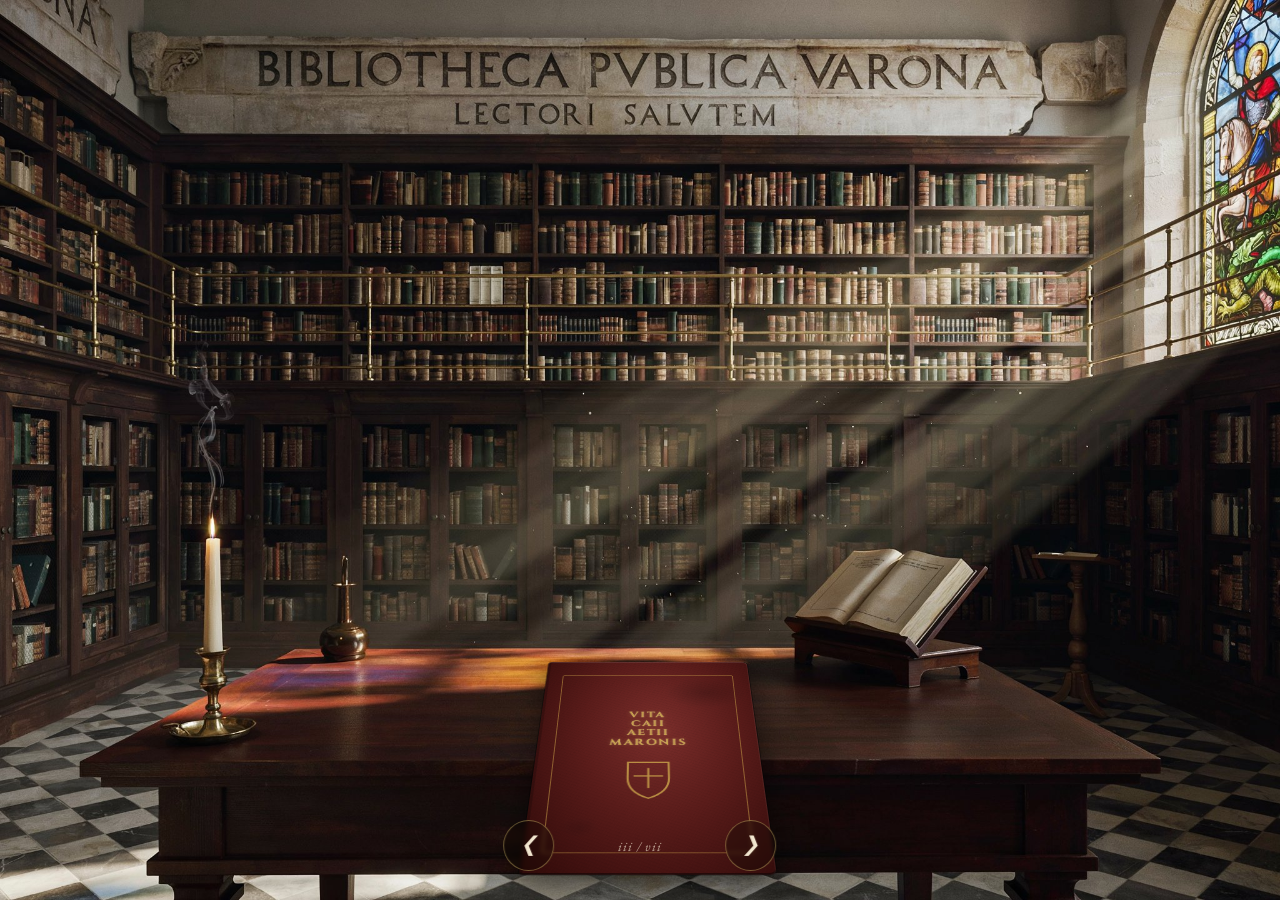
==== index.html @ 338dd0ad "Add files via upload" ====
<!DOCTYPE html>
<html lang="la">
<head>
<meta charset="UTF-8">
<meta name="viewport" content="width=device-width, initial-scale=1.0">
<title>Bibliotheca Publica Varona</title>

<!-- Google Fonts: Trajan-style caps, Garamond body, blackletter rubric, Greek, Arabic -->
<link rel="preconnect" href="https://fonts.googleapis.com">
<link rel="preconnect" href="https://fonts.gstatic.com" crossorigin>
<link rel="stylesheet" href="https://fonts.googleapis.com/css2?family=Cinzel:wght@400;600;700&family=Cormorant+Garamond:ital,wght@0,400;0,500;1,400;1,500&family=Cormorant+SC:wght@400;500;600&family=EB+Garamond:ital,wght@0,400;0,500;1,400&family=UnifrakturMaguntia&family=Cormorant+Unicase:wght@400;500;600&family=Noto+Serif:ital,wght@0,400;1,400&family=Amiri:wght@400;700&display=swap" rel="stylesheet">

<link rel="stylesheet" href="css/library.css">
</head>
<body>

<div class="stage" id="stage">
  <div class="scene" id="scene">

    <!-- Title cartouche hovers above the book on hover -->
    <div class="title-cartouche" id="titleCartouche"></div>

    <!-- The single book on the desk. JS replaces innerHTML when the carousel changes. -->
    <div class="desk-book" id="deskBook" role="button" tabindex="0" aria-label="Aperi librum">
      <!-- Cover plate injected by JS -->
    </div>

    <!-- Carousel arrows + folio-index -->
    <div class="carousel-nav" aria-label="Inter libros migrare">
      <button id="prevBtn" type="button" aria-label="Liber prior" title="Liber prior">&#x276E;</button>
      <span class="index" id="bookIndex">i / vii</span>
      <button id="nextBtn" type="button" aria-label="Liber posterior" title="Liber posterior">&#x276F;</button>
    </div>

  </div>
</div>

<script src="js/book-loader.js"></script>
<script src="js/library.js"></script>
</body>
</html>
---- css/library.css ----
/* =========================================================
   Bibliotheca Publica Varona — Library Landing
   ========================================================= */

:root {
  --gilt:        #c8a14a;
  --gilt-glow:   #f0d57a;
  --oxblood:     #5e2422;
  --ink:         #1a1108;
  --vellum:      #f1e6cf;
}

@font-face {
  /* serif fallback handled by Google Fonts loaded in HTML head */
  font-family: 'TrajanFallback';
  src: local('Cinzel'), local('Trajan Pro'), local('Cormorant SC');
  font-display: swap;
}

* { box-sizing: border-box; }

html, body {
  margin: 0;
  padding: 0;
  width: 100%;
  height: 100%;
  background: #0b0805;
  color: var(--vellum);
  overflow: hidden;
  font-family: 'EB Garamond', 'Cormorant Garamond', Georgia, serif;
  -webkit-font-smoothing: antialiased;
}

/* The stage covers the viewport in a 16:9 frame, the same aspect as library.jpg,
   so percentage positions on top of the image always land on the same pixel. */
.stage {
  position: fixed;
  inset: 0;
  overflow: hidden;
  background: #0b0805;
}
.scene {
  position: absolute;
  top: 50%;
  left: 50%;
  transform: translate(-50%, -50%);
  /* Smallest 16:9 box that fully covers the viewport */
  width: max(100vw, calc(100vh * 16 / 9));
  height: max(100vh, calc(100vw * 9 / 16));
  background-image: url('../assets/library.jpg');
  background-size: 100% 100%;
  background-position: center;
  background-repeat: no-repeat;
  transition: transform 900ms cubic-bezier(.65,0,.35,1),
              filter 900ms cubic-bezier(.65,0,.35,1),
              opacity 900ms cubic-bezier(.65,0,.35,1);
}

/* When zooming into a book, the scene leans forward and dims */
.stage.zooming .scene {
  transform: translate(-50%, -50%) scale(1.06);
  filter: brightness(0.55) blur(2px);
  opacity: 0.5;
}

/* ---- Book on the desk (single, centered between candle and lectern) ---- */
.desk-book {
  position: absolute;
  /* Image coords: the empty wood between candle (~32%) and lectern (~70%)
     vertically centered around y ≈ 81% (just on the desk surface). */
  left: 50.5%;
  top:  82.5%;
  transform: translate(-50%, -50%) perspective(900px) rotateX(48deg);
  transform-origin: 50% 60%;
  width: clamp(150px, 18vw, 260px);
  aspect-ratio: 7 / 10;
  cursor: pointer;
  transition: transform 600ms cubic-bezier(.4,.0,.2,1),
              filter   600ms ease,
              opacity  500ms ease;
  filter: drop-shadow(0 12px 16px rgba(0,0,0,0.55));
  will-change: transform, opacity;
}

/* Slide-in carousel positions (assigned by JS) */
.desk-book.from-left  { transform: translate(-160%, -50%) perspective(900px) rotateX(48deg); opacity: 0; }
.desk-book.from-right { transform: translate(60%,   -50%) perspective(900px) rotateX(48deg); opacity: 0; }
.desk-book.out-left   { transform: translate(-160%, -50%) perspective(900px) rotateX(48deg); opacity: 0; }
.desk-book.out-right  { transform: translate(60%,   -50%) perspective(900px) rotateX(48deg); opacity: 0; }

/* Hover: faint warm glow + slight lift */
.desk-book:hover {
  filter: drop-shadow(0 18px 22px rgba(0,0,0,0.55)) drop-shadow(0 0 18px rgba(240,213,122,0.45));
  transform: translate(-50%, -54%) perspective(900px) rotateX(46deg);
}

/* When opening (clicked), the book lifts off the desk to flat-facing */
.desk-book.opening {
  transform: translate(-50%, -85%) perspective(900px) rotateX(0deg) scale(1.4);
  filter: drop-shadow(0 26px 30px rgba(0,0,0,0.7)) drop-shadow(0 0 24px rgba(240,213,122,0.6));
}

/* ---- The cover plate (a leather-bound top view) ---- */
.cover {
  position: absolute;
  inset: 0;
  border-radius: 4px 6px 6px 4px / 4px 6px 6px 4px;
  overflow: hidden;
  box-shadow:
    inset  0  1px 0 rgba(255,255,255,0.10),
    inset  0 -2px 0 rgba(0,0,0,0.45),
    inset  3px 0 0 rgba(0,0,0,0.20),     /* spine shadow on left */
    inset -1px 0 0 rgba(255,255,255,0.05),
    0 0 0 1px rgba(0,0,0,0.40);
  display: flex;
  flex-direction: column;
  align-items: center;
  justify-content: center;
  padding: 12% 10%;
  user-select: none;
}

/* Leather palettes (radial highlight + linear darken at the spine) */
.cover[data-leather="oxblood"]      { background:
  radial-gradient(ellipse at 55% 38%, #7a2e2b 0%, #5a1c1a 45%, #2e0908 100%); }
.cover[data-leather="dark-green"]   { background:
  radial-gradient(ellipse at 55% 38%, #2a4a30 0%, #1a3a20 45%, #0c1f12 100%); }
.cover[data-leather="tan"]          { background:
  radial-gradient(ellipse at 55% 38%, #9b7a4a 0%, #6f522d 50%, #3e2a13 100%); }
.cover[data-leather="midnight-blue"]{ background:
  radial-gradient(ellipse at 55% 38%, #1d3a60 0%, #0f2440 45%, #061528 100%); }
.cover[data-leather="vellum-cream"] { background:
  radial-gradient(ellipse at 55% 38%, #efe1bb 0%, #d9c79c 55%, #b89e6b 100%); }
.cover[data-leather="black"]        { background:
  radial-gradient(ellipse at 55% 38%, #2a221d 0%, #14100c 50%, #050402 100%); }

/* Vellum books take dark gilt text instead of bright gold for legibility */
.cover[data-leather="vellum-cream"] .cover-title { color: #6a4b15; text-shadow: 0 0 1px #3a2810; }

/* Subtle leather grain (cheap CSS noise) */
.cover::after {
  content: "";
  position: absolute;
  inset: 0;
  background:
    repeating-linear-gradient(115deg, rgba(255,255,255,0.025) 0 1px, transparent 1px 3px),
    repeating-linear-gradient( 25deg, rgba(0,0,0,0.05) 0 1px, transparent 1px 4px);
  mix-blend-mode: overlay;
  pointer-events: none;
}

/* Inner gilt rule */
.cover::before {
  content: "";
  position: absolute;
  inset: 8%;
  border: 1px solid var(--gilt);
  opacity: 0.55;
  border-radius: 2px;
  pointer-events: none;
}

/* Gilt title — Trajan-ish caps */
.cover-title {
  font-family: 'Cinzel', 'Cormorant SC', 'Trajan Pro', serif;
  font-weight: 600;
  letter-spacing: 0.12em;
  text-transform: uppercase;
  color: var(--gilt);
  text-shadow:
    0 0 1px #f7e7a5,
    0 0 6px rgba(240,213,122,0.30);
  text-align: center;
  line-height: 1.15;
  font-size: clamp(8px, 1.05vw, 14px);
  z-index: 2;
}

/* Cover ornament */
.cover-ornament {
  margin-top: 0.9em;
  width: 32%;
  opacity: 0.85;
  z-index: 2;
}

/* Light wear: faint dark scuff in upper-right */
.cover[data-wear="light"] .cover-wear {
  position: absolute;
  inset: 0;
  pointer-events: none;
  background:
    radial-gradient(ellipse 28% 12% at 78% 18%, rgba(0,0,0,0.18), transparent 70%),
    radial-gradient(ellipse 12% 6%  at 22% 82%, rgba(0,0,0,0.10), transparent 70%);
  mix-blend-mode: multiply;
}

/* ---- Title cartouche hovering above the desk on hover ---- */
.title-cartouche {
  position: absolute;
  left: 50%;
  top: 64%;
  transform: translate(-50%, 0);
  font-family: 'Cormorant Garamond', 'EB Garamond', serif;
  font-style: italic;
  font-weight: 500;
  color: var(--vellum);
  letter-spacing: 0.04em;
  font-size: clamp(18px, 2.0vw, 28px);
  text-shadow: 0 2px 12px rgba(0,0,0,0.85);
  opacity: 0;
  transition: opacity 350ms ease, transform 350ms ease;
  pointer-events: none;
  text-align: center;
  white-space: nowrap;
}
.stage.book-hover .title-cartouche {
  opacity: 1;
  transform: translate(-50%, -6px);
}

/* ---- Navigation arrows at the bottom ---- */
.carousel-nav {
  position: absolute;
  left: 50%;
  bottom: 3.2vh;
  transform: translateX(-50%);
  display: flex;
  align-items: center;
  gap: clamp(36px, 5vw, 80px);
  z-index: 5;
}
.carousel-nav button {
  background: transparent;
  border: 1px solid rgba(240,213,122,0.40);
  color: var(--vellum);
  font-family: 'Cormorant Garamond', serif;
  font-style: italic;
  font-size: clamp(20px, 1.6vw, 26px);
  width: clamp(44px, 4vw, 56px);
  height: clamp(44px, 4vw, 56px);
  border-radius: 50%;
  cursor: pointer;
  display: inline-flex;
  align-items: center;
  justify-content: center;
  line-height: 1;
  transition: background 200ms ease, border-color 200ms ease, color 200ms ease;
  backdrop-filter: blur(2px);
  background: rgba(15,10,5,0.35);
}
.carousel-nav button:hover {
  background: rgba(240,213,122,0.15);
  border-color: var(--gilt-glow);
  color: var(--gilt-glow);
}
.carousel-nav .index {
  font-family: 'EB Garamond', serif;
  font-style: italic;
  color: rgba(241,230,207,0.7);
  font-size: clamp(13px, 1.05vw, 16px);
  letter-spacing: 0.06em;
  min-width: 5ch;
  text-align: center;
}

/* Stage fade out when navigating to manuscript */
.stage.zooming { pointer-events: none; }

/* Hide elements during transitions */
.stage.zooming .carousel-nav,
.stage.zooming .title-cartouche { opacity: 0; transition: opacity 400ms ease; }
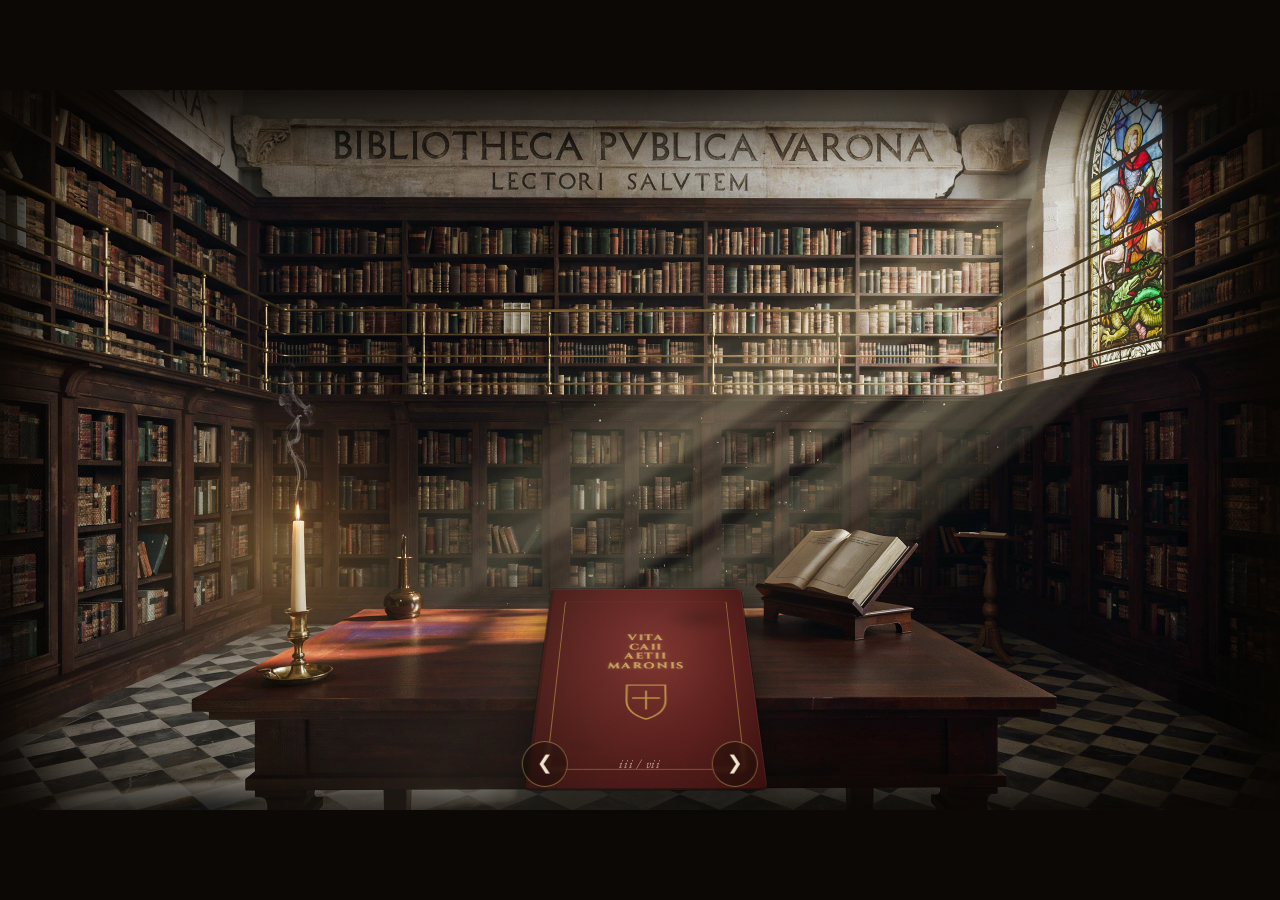
==== commit 2c09e125: "Add files via upload" ====
--- a/index.html
+++ b/index.html
@@ -16,6 +16,12 @@
 
 <div class="stage" id="stage">
   <div class="scene" id="scene">
+
+    <!-- "Alive" atmosphere layers over the static photo -->
+    <div class="atmos atmos-lightshaft" aria-hidden="true"></div>
+    <div class="atmos atmos-candle" aria-hidden="true"></div>
+    <div class="atmos atmos-dust" id="atmosDust" aria-hidden="true"></div>
+    <div class="atmos atmos-flicker" aria-hidden="true"></div>
 
     <!-- Title cartouche hovers above the book on hover -->
     <div class="title-cartouche" id="titleCartouche"></div>
--- a/css/library.css
+++ b/css/library.css
@@ -1,6 +1,42 @@
 /* =========================================================
    Bibliotheca Publica Varona — Library Landing
    ========================================================= */
+
+/* Bundled Canterbury */
+@font-face {
+  font-family: 'Canterbury';
+  src: url('../assets/fonts/Canterbury.ttf') format('truetype');
+  font-display: swap;
+}
+/* Bundled EB Garamond (locked features) */
+@font-face {
+  font-family: 'EB Garamond';
+  src: url('../assets/fonts/eb-garamond/EBGaramond-Regular.ttf') format('truetype');
+  font-weight: 400;
+  font-style: normal;
+  font-display: swap;
+}
+@font-face {
+  font-family: 'EB Garamond';
+  src: url('../assets/fonts/eb-garamond/EBGaramond-Italic.ttf') format('truetype');
+  font-weight: 400;
+  font-style: italic;
+  font-display: swap;
+}
+@font-face {
+  font-family: 'EB Garamond';
+  src: url('../assets/fonts/eb-garamond/EBGaramond-SemiBold.ttf') format('truetype');
+  font-weight: 600;
+  font-style: normal;
+  font-display: swap;
+}
+@font-face {
+  font-family: 'EB Garamond';
+  src: url('../assets/fonts/eb-garamond/EBGaramond-SemiBoldItalic.ttf') format('truetype');
+  font-weight: 600;
+  font-style: italic;
+  font-display: swap;
+}
 
 :root {
   --gilt:        #c8a14a;
@@ -8,13 +44,6 @@
   --oxblood:     #5e2422;
   --ink:         #1a1108;
   --vellum:      #f1e6cf;
-}
-
-@font-face {
-  /* serif fallback handled by Google Fonts loaded in HTML head */
-  font-family: 'TrajanFallback';
-  src: local('Cinzel'), local('Trajan Pro'), local('Cormorant SC');
-  font-display: swap;
 }
 
 * { box-sizing: border-box; }
@@ -28,51 +57,54 @@
   color: var(--vellum);
   overflow: hidden;
   font-family: 'EB Garamond', 'Cormorant Garamond', Georgia, serif;
+  /* Same u→v lockdown as the reader — see manuscript.css for the full
+     explanation. The page is lang="la" but the font must treat it as ENG
+     so historical Latin substitutions don't swap glyphs. */
+  font-language-override: "ENG";
+  font-variant-historical-forms: none;
+  font-variant-historical-ligatures: no-historical-ligatures;
+  font-variant-ligatures: no-discretionary-ligatures;
+  font-feature-settings: "locl" 0, "hist" 0, "hlig" 0, "dlig" 0, "ss01" 0, "ss02" 0, "ss03" 0, "ss04" 0, "ss05" 0, "ss06" 0, "ss07" 0;
   -webkit-font-smoothing: antialiased;
 }
 
-/* The stage covers the viewport in a 16:9 frame, the same aspect as library.jpg,
-   so percentage positions on top of the image always land on the same pixel. */
+/* Stage: letterboxed scene so the whole library photo always shows */
 .stage {
   position: fixed;
   inset: 0;
   overflow: hidden;
   background: #0b0805;
+  display: flex;
+  align-items: center;
+  justify-content: center;
 }
 .scene {
-  position: absolute;
-  top: 50%;
-  left: 50%;
-  transform: translate(-50%, -50%);
-  /* Smallest 16:9 box that fully covers the viewport */
-  width: max(100vw, calc(100vh * 16 / 9));
-  height: max(100vh, calc(100vw * 9 / 16));
+  position: relative;
+  width:  min(100vw, calc(100vh * 16 / 9));
+  height: min(100vh, calc(100vw * 9 / 16));
   background-image: url('../assets/library.jpg');
   background-size: 100% 100%;
+  background-repeat: no-repeat;
   background-position: center;
-  background-repeat: no-repeat;
   transition: transform 900ms cubic-bezier(.65,0,.35,1),
               filter 900ms cubic-bezier(.65,0,.35,1),
               opacity 900ms cubic-bezier(.65,0,.35,1);
-}
-
-/* When zooming into a book, the scene leans forward and dims */
+  box-shadow: 0 0 60px 30px #0b0805 inset;
+}
 .stage.zooming .scene {
-  transform: translate(-50%, -50%) scale(1.06);
+  transform: scale(1.06);
   filter: brightness(0.55) blur(2px);
   opacity: 0.5;
 }
 
-/* ---- Book on the desk (single, centered between candle and lectern) ---- */
+/* ---- Book on the desk ---- */
 .desk-book {
   position: absolute;
-  /* Image coords: the empty wood between candle (~32%) and lectern (~70%)
-     vertically centered around y ≈ 81% (just on the desk surface). */
   left: 50.5%;
-  top:  82.5%;
+  top:  80%;
   transform: translate(-50%, -50%) perspective(900px) rotateX(48deg);
   transform-origin: 50% 60%;
-  width: clamp(150px, 18vw, 260px);
+  width: 17%;
   aspect-ratio: 7 / 10;
   cursor: pointer;
   transition: transform 600ms cubic-bezier(.4,.0,.2,1),
@@ -81,26 +113,21 @@
   filter: drop-shadow(0 12px 16px rgba(0,0,0,0.55));
   will-change: transform, opacity;
 }
-
-/* Slide-in carousel positions (assigned by JS) */
 .desk-book.from-left  { transform: translate(-160%, -50%) perspective(900px) rotateX(48deg); opacity: 0; }
 .desk-book.from-right { transform: translate(60%,   -50%) perspective(900px) rotateX(48deg); opacity: 0; }
 .desk-book.out-left   { transform: translate(-160%, -50%) perspective(900px) rotateX(48deg); opacity: 0; }
 .desk-book.out-right  { transform: translate(60%,   -50%) perspective(900px) rotateX(48deg); opacity: 0; }
 
-/* Hover: faint warm glow + slight lift */
 .desk-book:hover {
   filter: drop-shadow(0 18px 22px rgba(0,0,0,0.55)) drop-shadow(0 0 18px rgba(240,213,122,0.45));
   transform: translate(-50%, -54%) perspective(900px) rotateX(46deg);
 }
-
-/* When opening (clicked), the book lifts off the desk to flat-facing */
 .desk-book.opening {
   transform: translate(-50%, -85%) perspective(900px) rotateX(0deg) scale(1.4);
   filter: drop-shadow(0 26px 30px rgba(0,0,0,0.7)) drop-shadow(0 0 24px rgba(240,213,122,0.6));
 }
 
-/* ---- The cover plate (a leather-bound top view) ---- */
+/* CSS-rendered leather cover (original design) */
 .cover {
   position: absolute;
   inset: 0;
@@ -109,7 +136,7 @@
   box-shadow:
     inset  0  1px 0 rgba(255,255,255,0.10),
     inset  0 -2px 0 rgba(0,0,0,0.45),
-    inset  3px 0 0 rgba(0,0,0,0.20),     /* spine shadow on left */
+    inset  3px 0 0 rgba(0,0,0,0.20),
     inset -1px 0 0 rgba(255,255,255,0.05),
     0 0 0 1px rgba(0,0,0,0.40);
   display: flex;
@@ -119,37 +146,25 @@
   padding: 12% 10%;
   user-select: none;
 }
-
-/* Leather palettes (radial highlight + linear darken at the spine) */
-.cover[data-leather="oxblood"]      { background:
-  radial-gradient(ellipse at 55% 38%, #7a2e2b 0%, #5a1c1a 45%, #2e0908 100%); }
-.cover[data-leather="dark-green"]   { background:
-  radial-gradient(ellipse at 55% 38%, #2a4a30 0%, #1a3a20 45%, #0c1f12 100%); }
-.cover[data-leather="tan"]          { background:
-  radial-gradient(ellipse at 55% 38%, #9b7a4a 0%, #6f522d 50%, #3e2a13 100%); }
-.cover[data-leather="midnight-blue"]{ background:
-  radial-gradient(ellipse at 55% 38%, #1d3a60 0%, #0f2440 45%, #061528 100%); }
-.cover[data-leather="vellum-cream"] { background:
-  radial-gradient(ellipse at 55% 38%, #efe1bb 0%, #d9c79c 55%, #b89e6b 100%); }
-.cover[data-leather="black"]        { background:
-  radial-gradient(ellipse at 55% 38%, #2a221d 0%, #14100c 50%, #050402 100%); }
-
-/* Vellum books take dark gilt text instead of bright gold for legibility */
+.cover[data-leather="oxblood"]      { background: radial-gradient(ellipse at 55% 38%, #7a2e2b 0%, #5a1c1a 45%, #2e0908 100%); }
+.cover[data-leather="dark-green"]   { background: radial-gradient(ellipse at 55% 38%, #2a4a30 0%, #1a3a20 45%, #0c1f12 100%); }
+.cover[data-leather="tan"]          { background: radial-gradient(ellipse at 55% 38%, #9b7a4a 0%, #6f522d 50%, #3e2a13 100%); }
+.cover[data-leather="midnight-blue"]{ background: radial-gradient(ellipse at 55% 38%, #1d3a60 0%, #0f2440 45%, #061528 100%); }
+.cover[data-leather="vellum-cream"] { background: radial-gradient(ellipse at 55% 38%, #efe1bb 0%, #d9c79c 55%, #b89e6b 100%); }
+.cover[data-leather="black"]        { background: radial-gradient(ellipse at 55% 38%, #2a221d 0%, #14100c 50%, #050402 100%); }
+
 .cover[data-leather="vellum-cream"] .cover-title { color: #6a4b15; text-shadow: 0 0 1px #3a2810; }
 
-/* Subtle leather grain (cheap CSS noise) */
 .cover::after {
   content: "";
   position: absolute;
   inset: 0;
   background:
     repeating-linear-gradient(115deg, rgba(255,255,255,0.025) 0 1px, transparent 1px 3px),
-    repeating-linear-gradient( 25deg, rgba(0,0,0,0.05) 0 1px, transparent 1px 4px);
+    repeating-linear-gradient( 25deg, rgba(0,0,0,0.05)        0 1px, transparent 1px 4px);
   mix-blend-mode: overlay;
   pointer-events: none;
 }
-
-/* Inner gilt rule */
 .cover::before {
   content: "";
   position: absolute;
@@ -160,7 +175,6 @@
   pointer-events: none;
 }
 
-/* Gilt title — Trajan-ish caps */
 .cover-title {
   font-family: 'Cinzel', 'Cormorant SC', 'Trajan Pro', serif;
   font-weight: 600;
@@ -175,16 +189,12 @@
   font-size: clamp(8px, 1.05vw, 14px);
   z-index: 2;
 }
-
-/* Cover ornament */
 .cover-ornament {
   margin-top: 0.9em;
   width: 32%;
   opacity: 0.85;
   z-index: 2;
 }
-
-/* Light wear: faint dark scuff in upper-right */
 .cover[data-wear="light"] .cover-wear {
   position: absolute;
   inset: 0;
@@ -195,18 +205,18 @@
   mix-blend-mode: multiply;
 }
 
-/* ---- Title cartouche hovering above the desk on hover ---- */
+/* Title cartouche on hover */
 .title-cartouche {
   position: absolute;
   left: 50%;
-  top: 64%;
+  top: 62%;
   transform: translate(-50%, 0);
-  font-family: 'Cormorant Garamond', 'EB Garamond', serif;
+  font-family: 'EB Garamond', 'Cormorant Garamond', serif;
   font-style: italic;
   font-weight: 500;
   color: var(--vellum);
   letter-spacing: 0.04em;
-  font-size: clamp(18px, 2.0vw, 28px);
+  font-size: clamp(16px, 1.8vw, 26px);
   text-shadow: 0 2px 12px rgba(0,0,0,0.85);
   opacity: 0;
   transition: opacity 350ms ease, transform 350ms ease;
@@ -219,26 +229,27 @@
   transform: translate(-50%, -6px);
 }
 
-/* ---- Navigation arrows at the bottom ---- */
+/* Carousel arrows */
 .carousel-nav {
   position: absolute;
   left: 50%;
-  bottom: 3.2vh;
+  bottom: 3.2%;
   transform: translateX(-50%);
   display: flex;
   align-items: center;
-  gap: clamp(36px, 5vw, 80px);
+  gap: clamp(28px, 4vw, 64px);
   z-index: 5;
 }
 .carousel-nav button {
-  background: transparent;
+  background: rgba(15,10,5,0.4);
   border: 1px solid rgba(240,213,122,0.40);
   color: var(--vellum);
-  font-family: 'Cormorant Garamond', serif;
-  font-style: italic;
-  font-size: clamp(20px, 1.6vw, 26px);
-  width: clamp(44px, 4vw, 56px);
-  height: clamp(44px, 4vw, 56px);
+  font-family: 'Cinzel', 'Cormorant SC', serif;
+  font-style: normal;
+  font-weight: 400;
+  font-size: clamp(18px, 1.5vw, 24px);
+  width: clamp(40px, 3.6vw, 52px);
+  height: clamp(40px, 3.6vw, 52px);
   border-radius: 50%;
   cursor: pointer;
   display: inline-flex;
@@ -247,7 +258,6 @@
   line-height: 1;
   transition: background 200ms ease, border-color 200ms ease, color 200ms ease;
   backdrop-filter: blur(2px);
-  background: rgba(15,10,5,0.35);
 }
 .carousel-nav button:hover {
   background: rgba(240,213,122,0.15);
@@ -258,15 +268,97 @@
   font-family: 'EB Garamond', serif;
   font-style: italic;
   color: rgba(241,230,207,0.7);
-  font-size: clamp(13px, 1.05vw, 16px);
+  font-size: clamp(12px, 1vw, 15px);
   letter-spacing: 0.06em;
   min-width: 5ch;
   text-align: center;
 }
 
-/* Stage fade out when navigating to manuscript */
 .stage.zooming { pointer-events: none; }
-
-/* Hide elements during transitions */
 .stage.zooming .carousel-nav,
 .stage.zooming .title-cartouche { opacity: 0; transition: opacity 400ms ease; }
+
+/* =========================================================
+   "Alive" atmosphere — subtle motion layered over the static
+   library photo: drifting god-ray light, a flickering candle
+   glow, floating dust motes, and a faint global light pulse.
+   All GPU-cheap (transform/opacity only).
+   ========================================================= */
+
+.atmos {
+  position: absolute;
+  inset: 0;
+  pointer-events: none;
+  z-index: 3;
+}
+
+/* --- Light shaft from the upper-right window: slow drift + breathe --- */
+.atmos-lightshaft {
+  background:
+    linear-gradient(122deg,
+      transparent 38%,
+      rgba(255, 240, 200, 0.10) 50%,
+      rgba(255, 238, 195, 0.05) 60%,
+      transparent 72%);
+  mix-blend-mode: screen;
+  opacity: 0.7;
+  animation: shaftDrift 14s ease-in-out infinite;
+}
+@keyframes shaftDrift {
+  0%, 100% { opacity: 0.55; transform: translateX(0) translateY(0); }
+  50%      { opacity: 0.85; transform: translateX(-10px) translateY(6px); }
+}
+
+/* --- Candle glow on the desk (left side). Warm radial that flickers. --- */
+.atmos-candle {
+  background: radial-gradient(
+    circle at 22% 63%,
+    rgba(255, 184, 92, 0.30) 0%,
+    rgba(255, 160, 70, 0.14) 5%,
+    rgba(255, 150, 60, 0.05) 9%,
+    transparent 14%);
+  mix-blend-mode: screen;
+  animation: candleFlicker 220ms steps(2, end) infinite;
+  will-change: opacity, transform;
+}
+@keyframes candleFlicker {
+  0%   { opacity: 0.92; transform: scale(1.00) translateY(0); }
+  25%  { opacity: 1.00; transform: scale(1.02) translateY(-0.4px); }
+  50%  { opacity: 0.86; transform: scale(0.99) translateY(0.3px); }
+  75%  { opacity: 0.98; transform: scale(1.015) translateY(-0.2px); }
+  100% { opacity: 0.90; transform: scale(1.00) translateY(0); }
+}
+
+/* A slower swell layered under the fast flicker for organic candlelight. */
+.atmos-flicker {
+  background: radial-gradient(
+    circle at 22% 63%,
+    rgba(255, 170, 80, 0.12) 0%,
+    transparent 18%);
+  mix-blend-mode: screen;
+  animation: candleSwell 3.7s ease-in-out infinite;
+}
+@keyframes candleSwell {
+  0%, 100% { opacity: 0.5; }
+  40%      { opacity: 0.95; }
+  60%      { opacity: 0.7; }
+}
+
+/* --- Dust motes drifting in the light. JS fills this with .mote spans. --- */
+.atmos-dust { overflow: hidden; }
+.atmos-dust .mote {
+  position: absolute;
+  width: 3px; height: 3px;
+  border-radius: 50%;
+  background: radial-gradient(circle, rgba(255,245,220,0.9) 0%, rgba(255,240,205,0.25) 60%, transparent 70%);
+  opacity: 0;
+  will-change: transform, opacity;
+}
+
+/* Respect reduced-motion preferences. */
+@media (prefers-reduced-motion: reduce) {
+  .atmos-lightshaft, .atmos-candle, .atmos-flicker, .atmos-dust .mote {
+    animation: none !important;
+  }
+  .atmos-candle { opacity: 0.92; }
+}
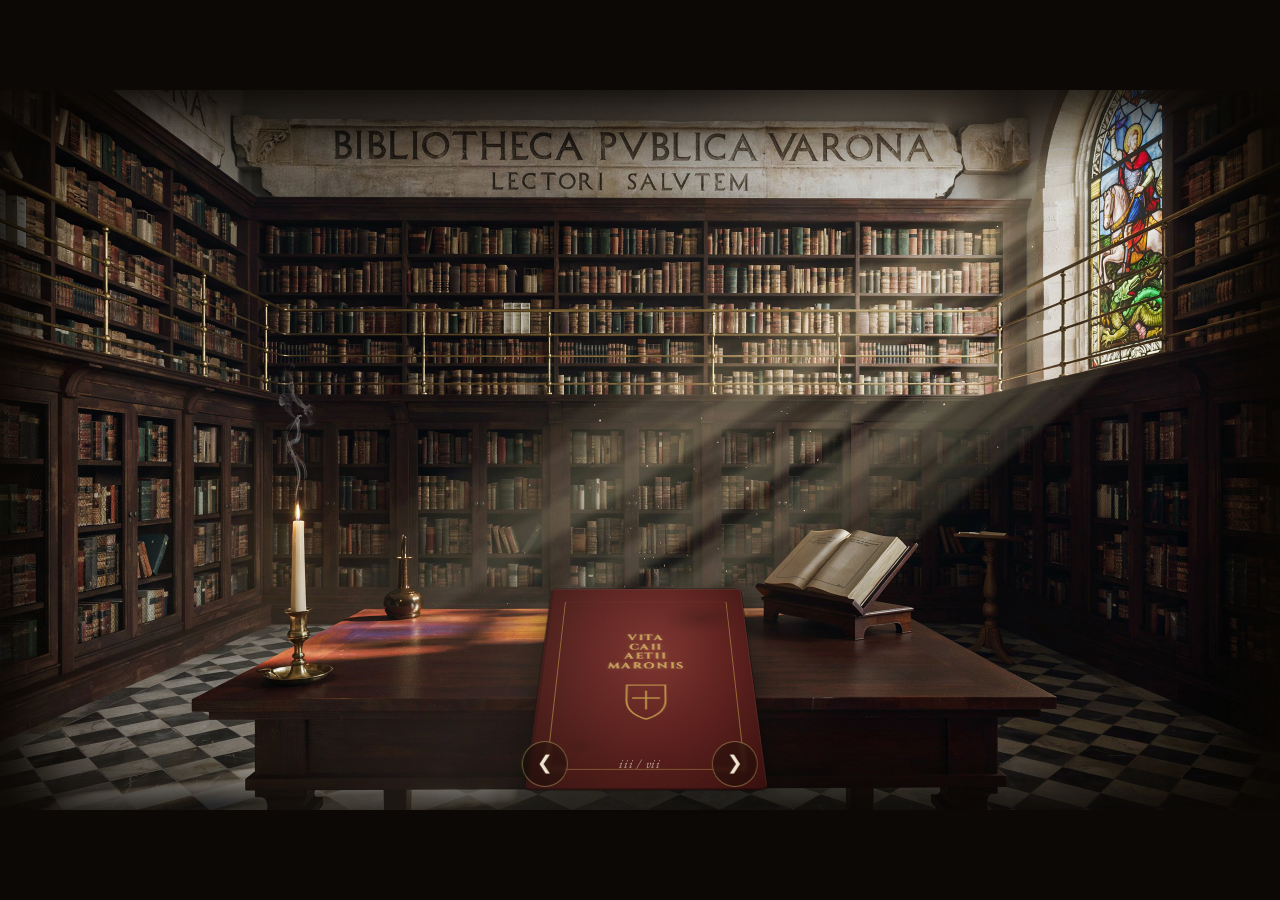
==== commit a833b960: "Add files via upload" ====
--- a/index.html
+++ b/index.html
@@ -21,7 +21,6 @@
     <div class="atmos atmos-lightshaft" aria-hidden="true"></div>
     <div class="atmos atmos-candle" aria-hidden="true"></div>
     <div class="atmos atmos-dust" id="atmosDust" aria-hidden="true"></div>
-    <div class="atmos atmos-flicker" aria-hidden="true"></div>
 
     <!-- Title cartouche hovers above the book on hover -->
     <div class="title-cartouche" id="titleCartouche"></div>
--- a/css/library.css
+++ b/css/library.css
@@ -309,39 +309,16 @@
   50%      { opacity: 0.85; transform: translateX(-10px) translateY(6px); }
 }
 
-/* --- Candle glow on the desk (left side). Warm radial that flickers. --- */
+/* --- Candle glow on the desk: a soft, STEADY warm pool (no flicker). --- */
 .atmos-candle {
   background: radial-gradient(
     circle at 22% 63%,
-    rgba(255, 184, 92, 0.30) 0%,
-    rgba(255, 160, 70, 0.14) 5%,
-    rgba(255, 150, 60, 0.05) 9%,
+    rgba(255, 184, 92, 0.18) 0%,
+    rgba(255, 160, 70, 0.08) 5%,
+    rgba(255, 150, 60, 0.03) 9%,
     transparent 14%);
   mix-blend-mode: screen;
-  animation: candleFlicker 220ms steps(2, end) infinite;
-  will-change: opacity, transform;
-}
-@keyframes candleFlicker {
-  0%   { opacity: 0.92; transform: scale(1.00) translateY(0); }
-  25%  { opacity: 1.00; transform: scale(1.02) translateY(-0.4px); }
-  50%  { opacity: 0.86; transform: scale(0.99) translateY(0.3px); }
-  75%  { opacity: 0.98; transform: scale(1.015) translateY(-0.2px); }
-  100% { opacity: 0.90; transform: scale(1.00) translateY(0); }
-}
-
-/* A slower swell layered under the fast flicker for organic candlelight. */
-.atmos-flicker {
-  background: radial-gradient(
-    circle at 22% 63%,
-    rgba(255, 170, 80, 0.12) 0%,
-    transparent 18%);
-  mix-blend-mode: screen;
-  animation: candleSwell 3.7s ease-in-out infinite;
-}
-@keyframes candleSwell {
-  0%, 100% { opacity: 0.5; }
-  40%      { opacity: 0.95; }
-  60%      { opacity: 0.7; }
+  opacity: 0.85;
 }
 
 /* --- Dust motes drifting in the light. JS fills this with .mote spans. --- */
@@ -357,7 +334,7 @@
 
 /* Respect reduced-motion preferences. */
 @media (prefers-reduced-motion: reduce) {
-  .atmos-lightshaft, .atmos-candle, .atmos-flicker, .atmos-dust .mote {
+  .atmos-lightshaft, .atmos-dust .mote {
     animation: none !important;
   }
   .atmos-candle { opacity: 0.92; }
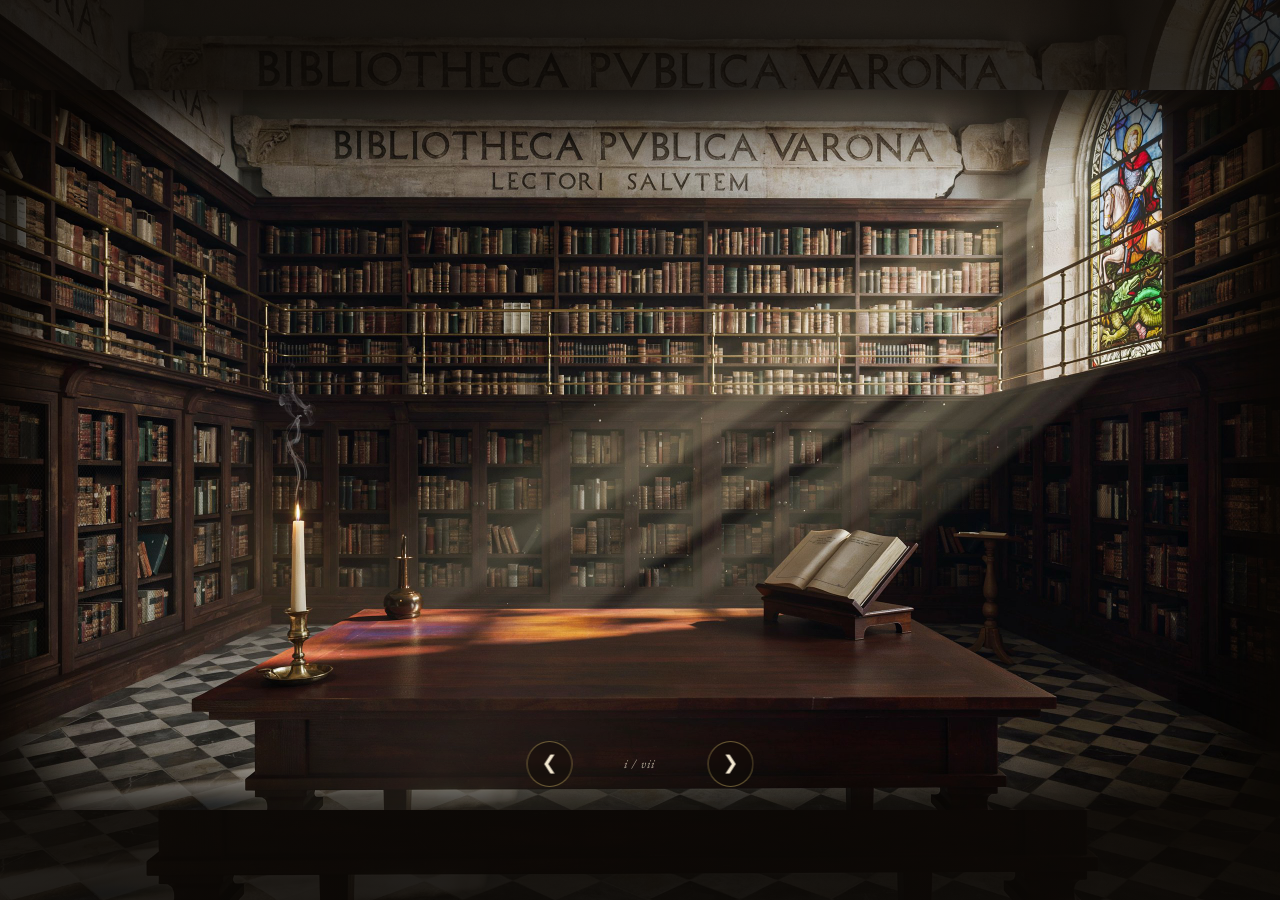
==== commit 9eea4c84: "Add files via upload" ====
--- a/index.html
+++ b/index.html
@@ -25,9 +25,9 @@
     <!-- Title cartouche hovers above the book on hover -->
     <div class="title-cartouche" id="titleCartouche"></div>
 
-    <!-- The single book on the desk. JS replaces innerHTML when the carousel changes. -->
-    <div class="desk-book" id="deskBook" role="button" tabindex="0" aria-label="Aperi librum">
-      <!-- Cover plate injected by JS -->
+    <!-- The deck of books. JS injects one .deck-card per volume and fans them. -->
+    <div class="deck" id="deck" role="listbox" tabindex="0" aria-label="Libri — selige librum">
+      <!-- Cards injected by JS -->
     </div>
 
     <!-- Carousel arrows + folio-index -->
--- a/css/library.css
+++ b/css/library.css
@@ -68,12 +68,19 @@
   -webkit-font-smoothing: antialiased;
 }
 
-/* Stage: letterboxed scene so the whole library photo always shows */
+/* Stage: letterboxed scene so the whole library photo always shows. The
+   stage itself carries a dimmed copy of the same library photo (cover, full
+   viewport) so the letterbox margins fill edge-to-edge with ambient library
+   instead of black bars — matching the reader's full-bleed backdrop. The
+   sharp, brighter .scene sits centered on top. */
 .stage {
   position: fixed;
   inset: 0;
   overflow: hidden;
-  background: #0b0805;
+  background:
+    linear-gradient(rgba(11,8,5,0.82), rgba(11,8,5,0.90)),
+    url('../assets/library.jpg') center / cover no-repeat;
+  background-color: #0b0805;
   display: flex;
   align-items: center;
   justify-content: center;
@@ -126,6 +133,57 @@
   transform: translate(-50%, -85%) perspective(900px) rotateX(0deg) scale(1.4);
   filter: drop-shadow(0 26px 30px rgba(0,0,0,0.7)) drop-shadow(0 0 24px rgba(240,213,122,0.6));
 }
+
+/* ---- Closed-book depth: page block between the two covers ----
+   The book reads as a real ~200-leaf volume. Behind the front .cover sit
+   two stacked layers that peek out along the fore-edge (right) and the tail
+   (bottom): .book-pages (the cream block of page edges) and, just behind it,
+   .book-back (a sliver of the back leather cover). Because .desk-book tilts
+   the whole thing back (rotateX), those bottom/right protrusions present
+   themselves edge-on to the viewer — exactly where a closed book shows its
+   paper. .cover keeps overflow:hidden, so the block lives in this wrapper
+   (which does NOT clip) rather than inside the cover face. */
+.book { position: absolute; inset: 0; }
+.book .cover { z-index: 2; }
+
+.book-block { position: absolute; inset: 0; z-index: 1; pointer-events: none; }
+.book-pages, .book-back { position: absolute; }
+
+/* The paper block. Fine vertical striations = individual leaves, so the
+   fore-edge reads as a thick ream rather than a flat cream slab. */
+.book-pages {
+  top: 1.8%; left: 2.4%; right: -3.6%; bottom: -4.8%;
+  border-radius: 2px 5px 6px 3px;
+  background-color: #e9dcbb;
+  background-image:
+    repeating-linear-gradient(90deg,
+      rgba(120,92,46,0)    0 1.1px,
+      rgba(120,92,46,0.30) 1.1px 1.5px,
+      rgba(120,92,46,0)    1.5px 2.5px),
+    repeating-linear-gradient(0deg,
+      rgba(120,92,46,0)    0 1.4px,
+      rgba(120,92,46,0.14) 1.4px 1.8px),
+    linear-gradient(100deg, #d6c499 0%, #efe4c6 32%, #e2d1a6 100%);
+  box-shadow:
+    inset 0 0 9px rgba(120,90,40,0.30),
+    inset -2px 0 4px rgba(90,64,24,0.35),   /* deepen the fore-edge */
+    0 2px 6px rgba(0,0,0,0.40);
+}
+
+/* Back leather cover, a touch larger than the page block so its edge shows
+   beneath the paper — closing the sandwich. Colour follows the leather. */
+.book-back {
+  top: 2.7%; left: 3.0%; right: -5.0%; bottom: -6.6%;
+  border-radius: 2px 6px 7px 3px;
+  box-shadow: 0 3px 9px rgba(0,0,0,0.50);
+  background: #3a1110;
+}
+.book[data-leather="oxblood"]       .book-back { background: linear-gradient(100deg, #2e0908, #4a1614); }
+.book[data-leather="dark-green"]    .book-back { background: linear-gradient(100deg, #0c1f12, #244029); }
+.book[data-leather="tan"]           .book-back { background: linear-gradient(100deg, #3e2a13, #5c421f); }
+.book[data-leather="midnight-blue"] .book-back { background: linear-gradient(100deg, #061528, #0f2440); }
+.book[data-leather="vellum-cream"]  .book-back { background: linear-gradient(100deg, #b89e6b, #cdb787); }
+.book[data-leather="black"]         .book-back { background: linear-gradient(100deg, #050402, #1a140f); }
 
 /* CSS-rendered leather cover (original design) */
 .cover {
@@ -339,3 +397,23 @@
   }
   .atmos-candle { opacity: 0.92; }
 }
+
+/* =========================================================
+   Themed scrollbars — same aged-brass-on-leather treatment as the
+   reader, for any scroller on the library page.
+   ========================================================= */
+* {
+  scrollbar-width: thin;
+  scrollbar-color: var(--gilt) rgba(15, 10, 5, 0.6);
+}
+*::-webkit-scrollbar { width: 11px; height: 11px; }
+*::-webkit-scrollbar-track { background: rgba(15, 10, 5, 0.6); border-radius: 6px; }
+*::-webkit-scrollbar-thumb {
+  border-radius: 6px;
+  border: 2px solid rgba(15, 10, 5, 0.6);
+  background: linear-gradient(180deg, var(--gilt-glow) 0%, var(--gilt) 45%, #7a5a18 100%);
+}
+*::-webkit-scrollbar-thumb:hover {
+  background: linear-gradient(180deg, #f6e29c 0%, var(--gilt-glow) 50%, var(--gilt) 100%);
+}
+*::-webkit-scrollbar-corner { background: transparent; }
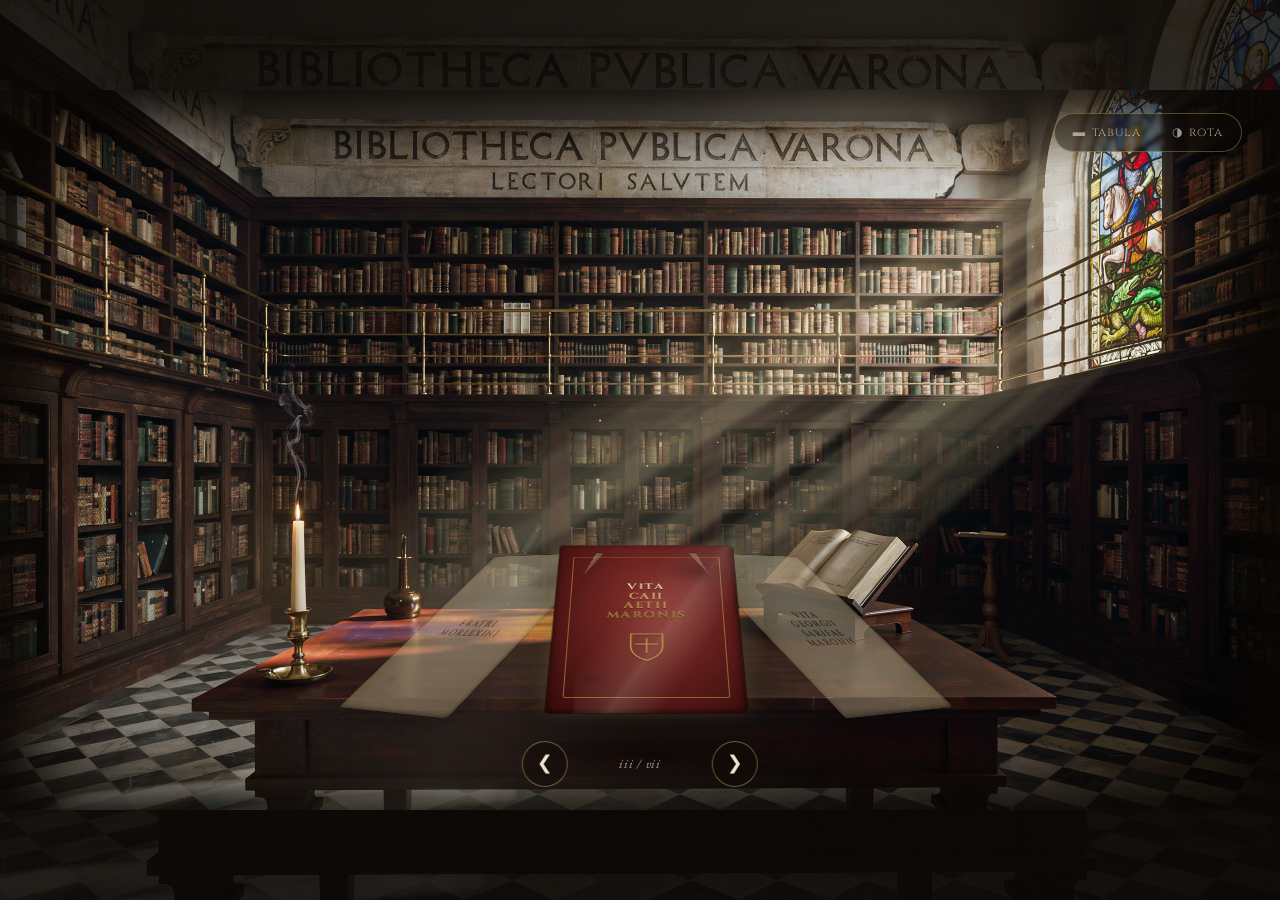
==== commit 125d8eb5: "Add files via upload" ====
--- a/index.html
+++ b/index.html
@@ -25,6 +25,12 @@
     <!-- Title cartouche hovers above the book on hover -->
     <div class="title-cartouche" id="titleCartouche"></div>
 
+    <!-- View toggle (top-right): one book flat on the desk, or the upright wheel -->
+    <div class="view-toggle" id="viewToggle" role="group" aria-label="Species mensae">
+      <button type="button" data-view="flat" title="Liber in mensa — one book, flat">&#x25AC;<span>tabula</span></button>
+      <button type="button" data-view="vertical" title="Rota librorum — the wheel">&#x25D1;<span>rota</span></button>
+    </div>
+
     <!-- The deck of books. JS injects one .deck-card per volume and fans them. -->
     <div class="deck" id="deck" role="listbox" tabindex="0" aria-label="Libri — selige librum">
       <!-- Cards injected by JS -->
--- a/css/library.css
+++ b/css/library.css
@@ -39,6 +39,19 @@
 }
 
 :root {
+  /* Designed gilt cursors. Each has a plain url() value (universally
+     supported, so no state ever falls back to the white OS cursor) plus a
+     retina image-set twin, applied as a second declaration. */
+  --cur:     url('../assets/cursors/pointer.png') 3 2, auto;
+  --cur2:    image-set(url('../assets/cursors/pointer.png') 1x, url('../assets/cursors/pointer@2x.png') 2x) 3 2, auto;
+  --hand:    url('../assets/cursors/hand.png') 9 2, pointer;
+  --hand2:   image-set(url('../assets/cursors/hand.png') 1x, url('../assets/cursors/hand@2x.png') 2x) 9 2, pointer;
+  --text:    url('../assets/cursors/text.png') 7 15, text;
+  --text2:   image-set(url('../assets/cursors/text.png') 1x, url('../assets/cursors/text@2x.png') 2x) 7 15, text;
+  --drag:    url('../assets/cursors/drag.png') 18 9, grab;
+  --drag2:   image-set(url('../assets/cursors/drag.png') 1x, url('../assets/cursors/drag@2x.png') 2x) 18 9, grab;
+  --dragon:  url('../assets/cursors/drag.png') 18 9, grabbing;
+  --dragon2: image-set(url('../assets/cursors/drag.png') 1x, url('../assets/cursors/drag@2x.png') 2x) 18 9, grabbing;
   --gilt:        #c8a14a;
   --gilt-glow:   #f0d57a;
   --oxblood:     #5e2422;
@@ -104,105 +117,200 @@
   opacity: 0.5;
 }
 
-/* ---- Book on the desk ---- */
-.desk-book {
+/* ---- The deck of books (cover-flow) ----
+   The deck is the 3-D stage; JS positions each .deck-card on an arc
+   via translateX/translateZ/rotateY. The centred card faces the
+   viewer; neighbours turn away, recede, dim, and shrink. Sized so the
+   centred volume rests about where the lone book used to sit. */
+.deck {
   position: absolute;
   left: 50.5%;
-  top:  80%;
-  transform: translate(-50%, -50%) perspective(900px) rotateX(48deg);
-  transform-origin: 50% 60%;
-  width: 17%;
+  top: 74%;            /* flat view default; vertical overrides below */
+  width: 14.5%;
   aspect-ratio: 7 / 10;
-  cursor: pointer;
-  transition: transform 600ms cubic-bezier(.4,.0,.2,1),
-              filter   600ms ease,
-              opacity  500ms ease;
-  filter: drop-shadow(0 12px 16px rgba(0,0,0,0.55));
-  will-change: transform, opacity;
-}
-.desk-book.from-left  { transform: translate(-160%, -50%) perspective(900px) rotateX(48deg); opacity: 0; }
-.desk-book.from-right { transform: translate(60%,   -50%) perspective(900px) rotateX(48deg); opacity: 0; }
-.desk-book.out-left   { transform: translate(-160%, -50%) perspective(900px) rotateX(48deg); opacity: 0; }
-.desk-book.out-right  { transform: translate(60%,   -50%) perspective(900px) rotateX(48deg); opacity: 0; }
-
-.desk-book:hover {
-  filter: drop-shadow(0 18px 22px rgba(0,0,0,0.55)) drop-shadow(0 0 18px rgba(240,213,122,0.45));
-  transform: translate(-50%, -54%) perspective(900px) rotateX(46deg);
-}
-.desk-book.opening {
-  transform: translate(-50%, -85%) perspective(900px) rotateX(0deg) scale(1.4);
-  filter: drop-shadow(0 26px 30px rgba(0,0,0,0.7)) drop-shadow(0 0 24px rgba(240,213,122,0.6));
-}
-
-/* ---- Closed-book depth: page block between the two covers ----
-   The book reads as a real ~200-leaf volume. Behind the front .cover sit
-   two stacked layers that peek out along the fore-edge (right) and the tail
-   (bottom): .book-pages (the cream block of page edges) and, just behind it,
-   .book-back (a sliver of the back leather cover). Because .desk-book tilts
-   the whole thing back (rotateX), those bottom/right protrusions present
-   themselves edge-on to the viewer — exactly where a closed book shows its
-   paper. .cover keeps overflow:hidden, so the block lives in this wrapper
-   (which does NOT clip) rather than inside the cover face. */
-.book { position: absolute; inset: 0; }
-.book .cover { z-index: 2; }
-
-.book-block { position: absolute; inset: 0; z-index: 1; pointer-events: none; }
-.book-pages, .book-back { position: absolute; }
-
-/* The paper block. Fine vertical striations = individual leaves, so the
-   fore-edge reads as a thick ream rather than a flat cream slab. */
-.book-pages {
-  top: 1.8%; left: 2.4%; right: -3.6%; bottom: -4.8%;
-  border-radius: 2px 5px 6px 3px;
-  background-color: #e9dcbb;
+  transform: translate(-50%, -50%);
+  transform-style: preserve-3d;
+  perspective: 1250px;
+  perspective-origin: 50% 42%;
+  z-index: 5;                /* above the atmosphere layers */
+  touch-action: pan-y;       /* let us claim horizontal drags */
+  outline: none;
+}
+.deck, .deck * { cursor: var(--drag); cursor: var(--drag2); }
+.deck.grabbing, .deck.grabbing * { cursor: var(--dragon); cursor: var(--dragon2); }
+.deck.view-vertical { top: 63.5%; }     /* upright wheel rides a touch higher */
+.deck.view-flat     { top: 74%; }
+
+/* View toggle — top-right pill: flat (one book) vs the upright wheel */
+.view-toggle {
+  position: absolute;
+  top: 3.2%;
+  right: 3%;
+  z-index: 6;
+  display: flex;
+  gap: 3px;
+  padding: 4px;
+  border-radius: 999px;
+  background: rgba(15,10,5,0.45);
+  border: 1px solid rgba(240,213,122,0.30);
+  backdrop-filter: blur(2px);
+}
+.view-toggle button {
+  display: inline-flex;
+  align-items: center;
+  gap: 6px;
+  background: transparent;
+  border: 0;
+  color: rgba(241,230,207,0.62);
+  font-family: 'Cinzel', 'Cormorant SC', serif;
+  font-size: clamp(11px, 0.95vw, 14px);
+  letter-spacing: 0.06em;
+  padding: 6px 14px;
+  border-radius: 999px;
+  cursor: var(--hand); cursor: var(--hand2);
+  transition: background 200ms ease, color 200ms ease, box-shadow 200ms ease;
+}
+.view-toggle button:hover { color: var(--gilt-glow); }
+.view-toggle button.active {
+  background: rgba(240,213,122,0.16);
+  color: var(--gilt-glow);
+  box-shadow: inset 0 0 0 1px rgba(240,213,122,0.45);
+}
+@media (max-width: 720px) {
+  .view-toggle button span { display: none; }   /* icons only when tight */
+}
+.deck::before {                 /* soft contact shadow grounding the wheel */
+  content:"";
+  position:absolute;
+  left:50%; bottom:-6%;
+  width:150%; height:14%;
+  transform:translateX(-50%);
+  background:radial-gradient(ellipse at center, rgba(0,0,0,0.55) 0%, rgba(0,0,0,0.30) 45%, transparent 72%);
+  filter:blur(3px);
+  pointer-events:none;
+  z-index:0;
+}
+
+.deck-card {
+  position: absolute;
+  left: 50%;
+  top: 50%;
+  width: 100%;
+  height: 100%;
+  transform-style: preserve-3d;
+  transform-origin: 50% 50%;
+  /* transform / opacity / filter / z-index are set inline by JS */
+  transition: transform 540ms cubic-bezier(.4,.05,.2,1),
+              opacity 420ms ease, filter 420ms ease;
+  will-change: transform, opacity, filter;
+  backface-visibility: hidden;
+}
+/* While dragging, follow the finger with no lag. */
+.deck.grabbing .deck-card { transition: none; }
+
+/* A faint gilt rim-glow on whichever card is centred. */
+.deck-card.is-center .cover { box-shadow:
+    inset 0 1px 0 rgba(255,255,255,0.12),
+    inset 0 -3px 7px rgba(0,0,0,0.5),
+    inset -2px 0 6px rgba(0,0,0,0.28),
+    0 0 0 1px rgba(0,0,0,0.45),
+    0 0 22px rgba(240,213,122,0.20); }
+
+/* Opening: the centred card lifts and zooms toward the reader. */
+
+.deck-card.opening {
+  transition: transform 820ms cubic-bezier(.65,0,.35,1), filter 820ms ease;
+  transform: translate(-50%, -58%) translateZ(420px) rotateY(0deg) scale(1.2) !important;
+  filter: brightness(1.05) drop-shadow(0 30px 34px rgba(0,0,0,0.7))
+          drop-shadow(0 0 26px rgba(240,213,122,0.55)) !important;
+  z-index: 2000 !important;
+}
+
+/* =========================================================
+   Closed bound book — fully procedural (Path A). A front board, a
+   ruled paper block, a back board, and a wrapped spine with raised
+   hubs, stacked so they read as ONE bound volume rather than a cover
+   floating over a slab. Layer order: page block (1) < front cover (3)
+   < spine (4, sits on the bound left edge with a groove).
+   ========================================================= */
+.book { position: absolute; inset: 0; transform-style: preserve-3d; }
+.vol  { position: absolute; inset: 0; transform-style: preserve-3d; }
+.book .cover { z-index: 3; }
+
+/* per-leather spine colour (vars keep it DRY) */
+.book[data-leather="oxblood"]       { --spine-leather:#4a1614; }
+.book[data-leather="dark-green"]    { --spine-leather:#1a3a20; }
+.book[data-leather="tan"]           { --spine-leather:#5c421f; }
+.book[data-leather="midnight-blue"] { --spine-leather:#13294a; }
+.book[data-leather="vellum-cream"]  { --spine-leather:#c9b384; }
+.book[data-leather="black"]         { --spine-leather:#1a140f; }
+
+/* The volume's real thickness: four walls hinged BACK from the cover's
+   edges, so a book raking away on the wheel shows its spine / page-edges
+   instead of vanishing to a line. --thick (px) is set per-frame by JS. */
+.wall { position: absolute; overflow: hidden; backface-visibility: hidden; }
+
+/* cream page-edge fill — each fine line a leaf */
+.wall-fore, .wall-head, .wall-tail {
+  background-color: #e6d9b6;
+  box-shadow: inset 0 0 6px rgba(90,64,24,0.32);
+}
+.wall-fore {                       /* right fore-edge */
+  top: 0; right: 0; height: 100%; width: var(--thick, 38px);
+  transform-origin: right center; transform: rotateY(90deg);
   background-image:
-    repeating-linear-gradient(90deg,
-      rgba(120,92,46,0)    0 1.1px,
-      rgba(120,92,46,0.30) 1.1px 1.5px,
-      rgba(120,92,46,0)    1.5px 2.5px),
-    repeating-linear-gradient(0deg,
-      rgba(120,92,46,0)    0 1.4px,
-      rgba(120,92,46,0.14) 1.4px 1.8px),
-    linear-gradient(100deg, #d6c499 0%, #efe4c6 32%, #e2d1a6 100%);
-  box-shadow:
-    inset 0 0 9px rgba(120,90,40,0.30),
-    inset -2px 0 4px rgba(90,64,24,0.35),   /* deepen the fore-edge */
-    0 2px 6px rgba(0,0,0,0.40);
-}
-
-/* Back leather cover, a touch larger than the page block so its edge shows
-   beneath the paper — closing the sandwich. Colour follows the leather. */
-.book-back {
-  top: 2.7%; left: 3.0%; right: -5.0%; bottom: -6.6%;
-  border-radius: 2px 6px 7px 3px;
-  box-shadow: 0 3px 9px rgba(0,0,0,0.50);
-  background: #3a1110;
-}
-.book[data-leather="oxblood"]       .book-back { background: linear-gradient(100deg, #2e0908, #4a1614); }
-.book[data-leather="dark-green"]    .book-back { background: linear-gradient(100deg, #0c1f12, #244029); }
-.book[data-leather="tan"]           .book-back { background: linear-gradient(100deg, #3e2a13, #5c421f); }
-.book[data-leather="midnight-blue"] .book-back { background: linear-gradient(100deg, #061528, #0f2440); }
-.book[data-leather="vellum-cream"]  .book-back { background: linear-gradient(100deg, #b89e6b, #cdb787); }
-.book[data-leather="black"]         .book-back { background: linear-gradient(100deg, #050402, #1a140f); }
-
-/* CSS-rendered leather cover (original design) */
+    repeating-linear-gradient(0deg, rgba(120,92,46,0) 0 1px, rgba(120,92,46,0.40) 1px 1.5px, rgba(120,92,46,0) 1.5px 2.6px),
+    linear-gradient(90deg, #c2b083, #efe6cc 45%, #d2bf90);
+}
+.wall-head {                       /* top edge */
+  left: 0; top: 0; width: 100%; height: var(--thick, 38px);
+  transform-origin: center top; transform: rotateX(-90deg);
+  background-image:
+    repeating-linear-gradient(90deg, rgba(120,92,46,0) 0 1px, rgba(120,92,46,0.34) 1px 1.5px, rgba(120,92,46,0) 1.5px 2.6px),
+    linear-gradient(0deg, #c9b78a, #efe6cc 50%, #d6c499);
+}
+.wall-tail {                       /* bottom edge */
+  left: 0; bottom: 0; width: 100%; height: var(--thick, 38px);
+  transform-origin: center bottom; transform: rotateX(90deg);
+  background-image:
+    repeating-linear-gradient(90deg, rgba(120,92,46,0) 0 1px, rgba(120,92,46,0.34) 1px 1.5px, rgba(120,92,46,0) 1.5px 2.6px),
+    linear-gradient(0deg, #b9a87d, #e2d8bd 50%, #c6b488);
+}
+/* spine — leather with raised hubs + gilt head/tail fillets */
+.wall-spine {
+  top: 0; left: 0; height: 100%; width: var(--thick, 38px);
+  transform-origin: left center; transform: rotateY(-90deg);
+  background:
+    linear-gradient(180deg, transparent 5.5%, var(--gilt) 5.5% 6.4%, transparent 6.4% 92.5%, var(--gilt) 92.5% 93.4%, transparent 93.4%),
+    repeating-linear-gradient(180deg,
+      transparent 0 11%,
+      rgba(255,238,200,0.10) 11% 11.7%,
+      rgba(0,0,0,0.45) 12.2% 15.2%,
+      rgba(255,238,200,0.08) 15.7% 16.4%,
+      transparent 16.4% 25%),
+    linear-gradient(90deg, rgba(0,0,0,0.40), rgba(255,255,255,0.05) 50%, rgba(0,0,0,0.45)),
+    var(--spine-leather, #4a1614);
+  box-shadow: inset 0 0 8px rgba(0,0,0,0.5);
+}
+
+/* ---- Front board (leather cover face) ---- */
 .cover {
   position: absolute;
   inset: 0;
-  border-radius: 4px 6px 6px 4px / 4px 6px 6px 4px;
+  border-radius: 3px 7px 7px 3px / 4px 7px 7px 4px;
   overflow: hidden;
-  box-shadow:
-    inset  0  1px 0 rgba(255,255,255,0.10),
-    inset  0 -2px 0 rgba(0,0,0,0.45),
-    inset  3px 0 0 rgba(0,0,0,0.20),
-    inset -1px 0 0 rgba(255,255,255,0.05),
-    0 0 0 1px rgba(0,0,0,0.40);
   display: flex;
   flex-direction: column;
   align-items: center;
   justify-content: center;
   padding: 12% 10%;
   user-select: none;
+  transform: translateZ(0.2px);     /* keep the cover the front-most face */
+  box-shadow:
+    inset 0 1px 0 rgba(255,255,255,0.12),
+    inset 0 -3px 7px rgba(0,0,0,0.5),
+    inset -2px 0 6px rgba(0,0,0,0.28),
+    0 0 0 1px rgba(0,0,0,0.45);
 }
 .cover[data-leather="oxblood"]      { background: radial-gradient(ellipse at 55% 38%, #7a2e2b 0%, #5a1c1a 45%, #2e0908 100%); }
 .cover[data-leather="dark-green"]   { background: radial-gradient(ellipse at 55% 38%, #2a4a30 0%, #1a3a20 45%, #0c1f12 100%); }
@@ -211,52 +319,74 @@
 .cover[data-leather="vellum-cream"] { background: radial-gradient(ellipse at 55% 38%, #efe1bb 0%, #d9c79c 55%, #b89e6b 100%); }
 .cover[data-leather="black"]        { background: radial-gradient(ellipse at 55% 38%, #2a221d 0%, #14100c 50%, #050402 100%); }
 
-.cover[data-leather="vellum-cream"] .cover-title { color: #6a4b15; text-shadow: 0 0 1px #3a2810; }
-
+/* Leather grain — fractal-noise texture, multiplied subtly over the dye. */
 .cover::after {
-  content: "";
-  position: absolute;
-  inset: 0;
-  background:
-    repeating-linear-gradient(115deg, rgba(255,255,255,0.025) 0 1px, transparent 1px 3px),
-    repeating-linear-gradient( 25deg, rgba(0,0,0,0.05)        0 1px, transparent 1px 4px);
+  content:""; position:absolute; inset:0; pointer-events:none;
+  background-image:
+    url("data:image/svg+xml,%3Csvg xmlns='http://www.w3.org/2000/svg' width='160' height='160'%3E%3Cfilter id='g'%3E%3CfeTurbulence type='fractalNoise' baseFrequency='0.72' numOctaves='2' stitchTiles='stitch'/%3E%3CfeColorMatrix type='saturate' values='0'/%3E%3C/filter%3E%3Crect width='100%25' height='100%25' filter='url(%23g)'/%3E%3C/svg%3E");
+  background-size: 150px 150px;
   mix-blend-mode: overlay;
-  pointer-events: none;
-}
+  opacity: 0.5;
+}
+/* Gilt tooled rule, inset to clear the spine. */
 .cover::before {
-  content: "";
-  position: absolute;
-  inset: 8%;
+  content:""; position:absolute; inset: 8%;
   border: 1px solid var(--gilt);
-  opacity: 0.55;
   border-radius: 2px;
-  pointer-events: none;
-}
-
+  opacity: 0.5;
+  pointer-events:none;
+}
+
+/* Specular sheen sweeping across the leather; shifts on hover. */
+.cover-sheen {
+  position:absolute; inset:0; z-index:1; pointer-events:none;
+  background: linear-gradient(115deg,
+    transparent 30%, rgba(255,246,222,0.10) 47%,
+    rgba(255,246,222,0.17) 50%, transparent 66%);
+  transform: translateX(-12%);
+  opacity: 0.85;
+  transition: transform 800ms ease, opacity 800ms ease;
+}
+.deck-card.is-center .cover-sheen { transform: translateX(14%); opacity: 1; }
+
+/* Title — gilt foil, embossed (stamped) into the leather. */
 .cover-title {
+  position: relative;
+  z-index: 2;
   font-family: 'Cinzel', 'Cormorant SC', 'Trajan Pro', serif;
   font-weight: 600;
   letter-spacing: 0.12em;
   text-transform: uppercase;
-  color: var(--gilt);
-  text-shadow:
-    0 0 1px #f7e7a5,
-    0 0 6px rgba(240,213,122,0.30);
   text-align: center;
   line-height: 1.15;
   font-size: clamp(8px, 1.05vw, 14px);
-  z-index: 2;
+  background: linear-gradient(180deg, #f6e6ad 0%, var(--gilt) 48%, #8a6a22 100%);
+  -webkit-background-clip: text;
+  background-clip: text;
+  color: transparent;
+  filter:
+    drop-shadow(0 1px 0 rgba(0,0,0,0.55))
+    drop-shadow(0 -0.5px 0 rgba(255,242,205,0.30));
+}
+.cover[data-leather="vellum-cream"] .cover-title {
+  background: none;
+  color: #6a4b15;
+  filter:
+    drop-shadow(0 1px 0 rgba(255,255,255,0.55))
+    drop-shadow(0 -0.5px 0 rgba(0,0,0,0.30));
 }
 .cover-ornament {
   margin-top: 0.9em;
-  width: 32%;
-  opacity: 0.85;
+  width: 30%;
+  opacity: 0.9;
   z-index: 2;
+  filter: drop-shadow(0 1px 0 rgba(0,0,0,0.45));
 }
 .cover[data-wear="light"] .cover-wear {
   position: absolute;
   inset: 0;
   pointer-events: none;
+  z-index: 1;
   background:
     radial-gradient(ellipse 28% 12% at 78% 18%, rgba(0,0,0,0.18), transparent 70%),
     radial-gradient(ellipse 12% 6%  at 22% 82%, rgba(0,0,0,0.10), transparent 70%);
@@ -309,7 +439,7 @@
   width: clamp(40px, 3.6vw, 52px);
   height: clamp(40px, 3.6vw, 52px);
   border-radius: 50%;
-  cursor: pointer;
+  cursor: var(--hand); cursor: var(--hand2);
   display: inline-flex;
   align-items: center;
   justify-content: center;
@@ -417,3 +547,17 @@
   background: linear-gradient(180deg, #f6e29c 0%, var(--gilt-glow) 50%, var(--gilt) 100%);
 }
 *::-webkit-scrollbar-corner { background: transparent; }
+
+/* =========================================================
+   Cursor — a gilded, tooled arrow replaces the default pointer
+   EVERYWHERE (the familiar pointer shape, made medieval). Hotspot
+   at the arrow tip (3 2). Retina via image-set; a plain url()
+   fallback comes first for browsers without image-set cursors.
+   ========================================================= */
+html, body, * { cursor: var(--cur); cursor: var(--cur2); }
+
+/* While the wheel is being dragged, keep the grab cursor everywhere the
+   pointer may roam (not just over the deck). */
+.deck-dragging, .deck-dragging * {
+  cursor: var(--dragon) !important;
+}
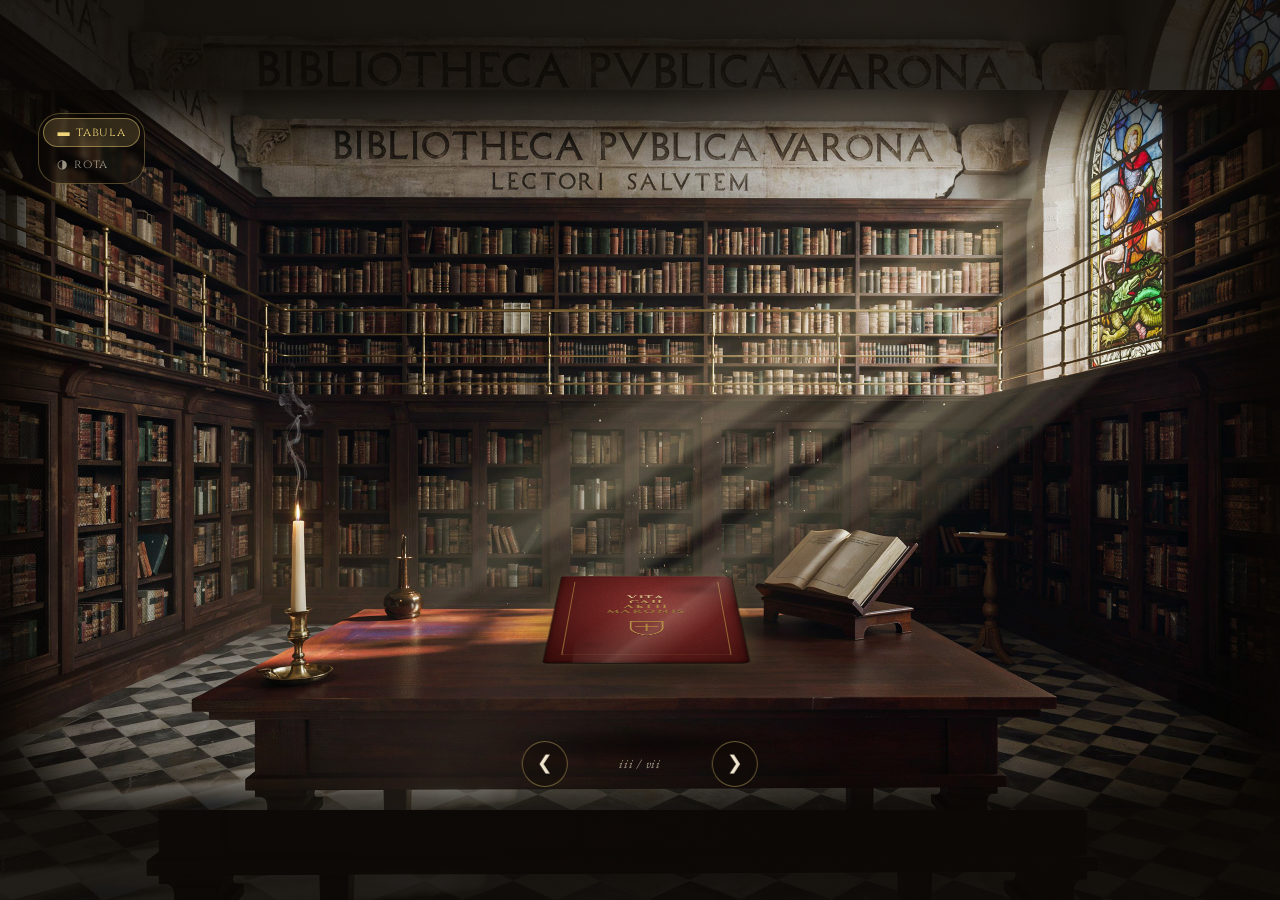
==== commit ec949583: "Add files via upload" ====
--- a/index.html
+++ b/index.html
@@ -36,6 +36,16 @@
       <!-- Cards injected by JS -->
     </div>
 
+    <!-- MOBILE-ONLY shelf: a vertical list of books, painting behind, no carousel.
+         Hidden on tablet/desktop where the deck takes over. -->
+    <nav class="mobile-shelf" id="mobileShelf" aria-label="Libri">
+      <h1 class="mobile-title">Bibliotheca<br><span>Publica Varona</span></h1>
+      <ul class="mobile-list" id="mobileList">
+        <!-- Items injected by JS -->
+      </ul>
+      <p class="mobile-footnote">Lectori salutem</p>
+    </nav>
+
     <!-- Carousel arrows + folio-index -->
     <div class="carousel-nav" aria-label="Inter libros migrare">
       <button id="prevBtn" type="button" aria-label="Liber prior" title="Liber prior">&#x276E;</button>
--- a/css/library.css
+++ b/css/library.css
@@ -136,21 +136,32 @@
   touch-action: pan-y;       /* let us claim horizontal drags */
   outline: none;
 }
-.deck, .deck * { cursor: var(--drag); cursor: var(--drag2); }
+.deck, .deck * { cursor: var(--hand); cursor: var(--hand2); }
 .deck.grabbing, .deck.grabbing * { cursor: var(--dragon); cursor: var(--dragon2); }
+/* Landing chrome — title, toggle, cartouche, arrows, atmosphere — is not
+   selectable; only the books themselves can be inspected. */
+body, .scene, .title-cartouche, .view-toggle, .carousel-nav, .book-index,
+.atmos, .stage::before, .stage::after {
+  -webkit-user-select: none;
+  -moz-user-select: none;
+  user-select: none;
+}
+body::selection { background: transparent; }
+
 .deck.view-vertical { top: 63.5%; }     /* upright wheel rides a touch higher */
-.deck.view-flat     { top: 74%; }
+.deck.view-flat     { top: 73%; }       /* tabula: book lies low on the desk */
 
 /* View toggle — top-right pill: flat (one book) vs the upright wheel */
 .view-toggle {
   position: absolute;
   top: 3.2%;
-  right: 3%;
+  left: 3%;
   z-index: 6;
   display: flex;
+  flex-direction: column;        /* stacked → vertical pill */
   gap: 3px;
   padding: 4px;
-  border-radius: 999px;
+  border-radius: 22px;
   background: rgba(15,10,5,0.45);
   border: 1px solid rgba(240,213,122,0.30);
   backdrop-filter: blur(2px);
@@ -166,7 +177,7 @@
   font-size: clamp(11px, 0.95vw, 14px);
   letter-spacing: 0.06em;
   padding: 6px 14px;
-  border-radius: 999px;
+  border-radius: 18px;
   cursor: var(--hand); cursor: var(--hand2);
   transition: background 200ms ease, color 200ms ease, box-shadow 200ms ease;
 }
@@ -200,7 +211,7 @@
   transform-style: preserve-3d;
   transform-origin: 50% 50%;
   /* transform / opacity / filter / z-index are set inline by JS */
-  transition: transform 540ms cubic-bezier(.4,.05,.2,1),
+  transition: transform 760ms cubic-bezier(.4,.05,.2,1),
               opacity 420ms ease, filter 420ms ease;
   will-change: transform, opacity, filter;
   backface-visibility: hidden;
@@ -416,6 +427,21 @@
   opacity: 1;
   transform: translate(-50%, -6px);
 }
+/* Flat (tabula): the cover is foreshortened, so we use a standing label above
+   the book — but only show it on hover, matching the wheel's behaviour. */
+.stage.view-flat .title-cartouche {
+  top: 60%;
+  font-size: clamp(18px, 2vw, 30px);
+}
+.stage.view-flat.book-hover .title-cartouche {
+  opacity: 1;
+  transform: translate(-50%, -6px);
+}
+/* Rota (wheel): the covers carry their own titles — never show the floating
+   white name. */
+.stage.view-vertical .title-cartouche {
+  opacity: 0 !important;
+}
 
 /* Carousel arrows */
 .carousel-nav {
@@ -561,3 +587,142 @@
 .deck-dragging, .deck-dragging * {
   cursor: var(--dragon) !important;
 }
+
+/* =========================================================
+   Responsive painting backdrop
+   - Desktop & ultra-wide: the existing letterbox keeps the full
+     painting visible (.scene uses 16:9 min(100vw, ...)). On very
+     wide displays the bars around the 16:9 frame echo the painting
+     softly so it doesn't sit on a black void.
+   - Mobile: hide the carousel chrome and show a vertical list of
+     books over a portrait crop of the painting. The library photo
+     was composed in landscape; on phones we anchor near the desk
+     so the candle/manuscripts read, not the empty ceiling.
+   ========================================================= */
+.mobile-shelf { display: none; }
+
+@media (max-width: 720px) {
+  /* Drop the carousel UI entirely. */
+  .deck,
+  .view-toggle,
+  .carousel-nav,
+  .title-cartouche { display: none !important; }
+
+  /* The painting becomes a portrait backdrop, focused on the desk. */
+  .stage {
+    background:
+      linear-gradient(rgba(11,8,5,0.62), rgba(11,8,5,0.92)),
+      url('../assets/library.jpg') center 62% / cover no-repeat;
+    align-items: stretch;
+    justify-content: stretch;
+  }
+  .scene {
+    width: 100vw;
+    height: 100dvh;             /* dvh handles mobile URL bars */
+    background-image: url('../assets/library.jpg');
+    background-size: cover;
+    background-position: center 62%;
+    box-shadow: 0 0 60px 30px rgba(11,8,5,0.85) inset;
+  }
+
+  /* Mobile shelf: vertical list of titles over a translucent panel. */
+  .mobile-shelf {
+    display: flex;
+    flex-direction: column;
+    position: absolute;
+    inset: 0;
+    padding: 6vh 5vw 4vh;
+    z-index: 5;
+    color: var(--vellum);
+    background:
+      linear-gradient(180deg,
+        rgba(11,8,5,0.35) 0%,
+        rgba(11,8,5,0.55) 35%,
+        rgba(11,8,5,0.78) 100%);
+  }
+  .mobile-title {
+    font-family: 'Cinzel', serif;
+    font-weight: 700;
+    text-align: center;
+    color: var(--gilt-glow);
+    letter-spacing: 0.14em;
+    font-size: clamp(20px, 6.5vw, 28px);
+    line-height: 1.15;
+    margin: 0 0 1.4em;
+    text-shadow: 0 2px 14px rgba(0,0,0,0.85);
+  }
+  .mobile-title span {
+    display: inline-block;
+    font-size: 0.6em;
+    letter-spacing: 0.3em;
+    color: var(--vellum);
+    margin-top: 0.4em;
+  }
+  .mobile-list {
+    list-style: none;
+    margin: 0;
+    padding: 0;
+    overflow-y: auto;
+    flex: 1;
+    /* gentle fade at top and bottom so scrolled items melt into the painting */
+    mask-image: linear-gradient(180deg, transparent 0, #000 24px, #000 calc(100% - 24px), transparent 100%);
+    -webkit-mask-image: linear-gradient(180deg, transparent 0, #000 24px, #000 calc(100% - 24px), transparent 100%);
+  }
+  .mobile-item {
+    display: grid;
+    grid-template-columns: 2.4em 1fr auto;
+    align-items: baseline;
+    column-gap: 0.9em;
+    padding: 0.85em 0.6em;
+    border-bottom: 1px solid rgba(240,213,122,0.18);
+    cursor: var(--hand); cursor: var(--hand2);
+  }
+  .mobile-item:first-child { border-top: 1px solid rgba(240,213,122,0.18); }
+  .mobile-item:active { background: rgba(240,213,122,0.08); }
+  .mobile-item .m-roman {
+    font-family: 'Cinzel', serif;
+    font-style: italic;
+    color: var(--gilt);
+    font-size: 0.95em;
+    text-align: right;
+  }
+  .mobile-item .m-title {
+    font-family: 'EB Garamond', 'Cormorant Garamond', serif;
+    font-weight: 500;
+    color: var(--vellum);
+    font-size: clamp(15px, 4.5vw, 19px);
+    line-height: 1.25;
+  }
+  .mobile-item .m-year {
+    font-family: 'Cormorant SC', serif;
+    color: rgba(241,230,207,0.55);
+    font-size: 0.78em;
+    letter-spacing: 0.06em;
+    white-space: nowrap;
+  }
+  .mobile-footnote {
+    text-align: center;
+    margin: 1em 0 0;
+    font-family: 'Cormorant SC', serif;
+    font-style: italic;
+    color: rgba(241,230,207,0.5);
+    letter-spacing: 0.18em;
+    font-size: 0.78em;
+  }
+
+  /* On phones, the room title image painted into the photo isn't visible at
+     this crop, so the gilt heading above carries the brand. */
+}
+
+/* Ultra-wide: keep the painting beautifully framed and the soft edge-glow on. */
+@media (min-aspect-ratio: 21/9) {
+  .stage::before {
+    content: "";
+    position: absolute;
+    inset: 0;
+    background:
+      radial-gradient(ellipse at 50% 60%, transparent 40%, rgba(11,8,5,0.55) 100%);
+    pointer-events: none;
+    z-index: 1;
+  }
+}
